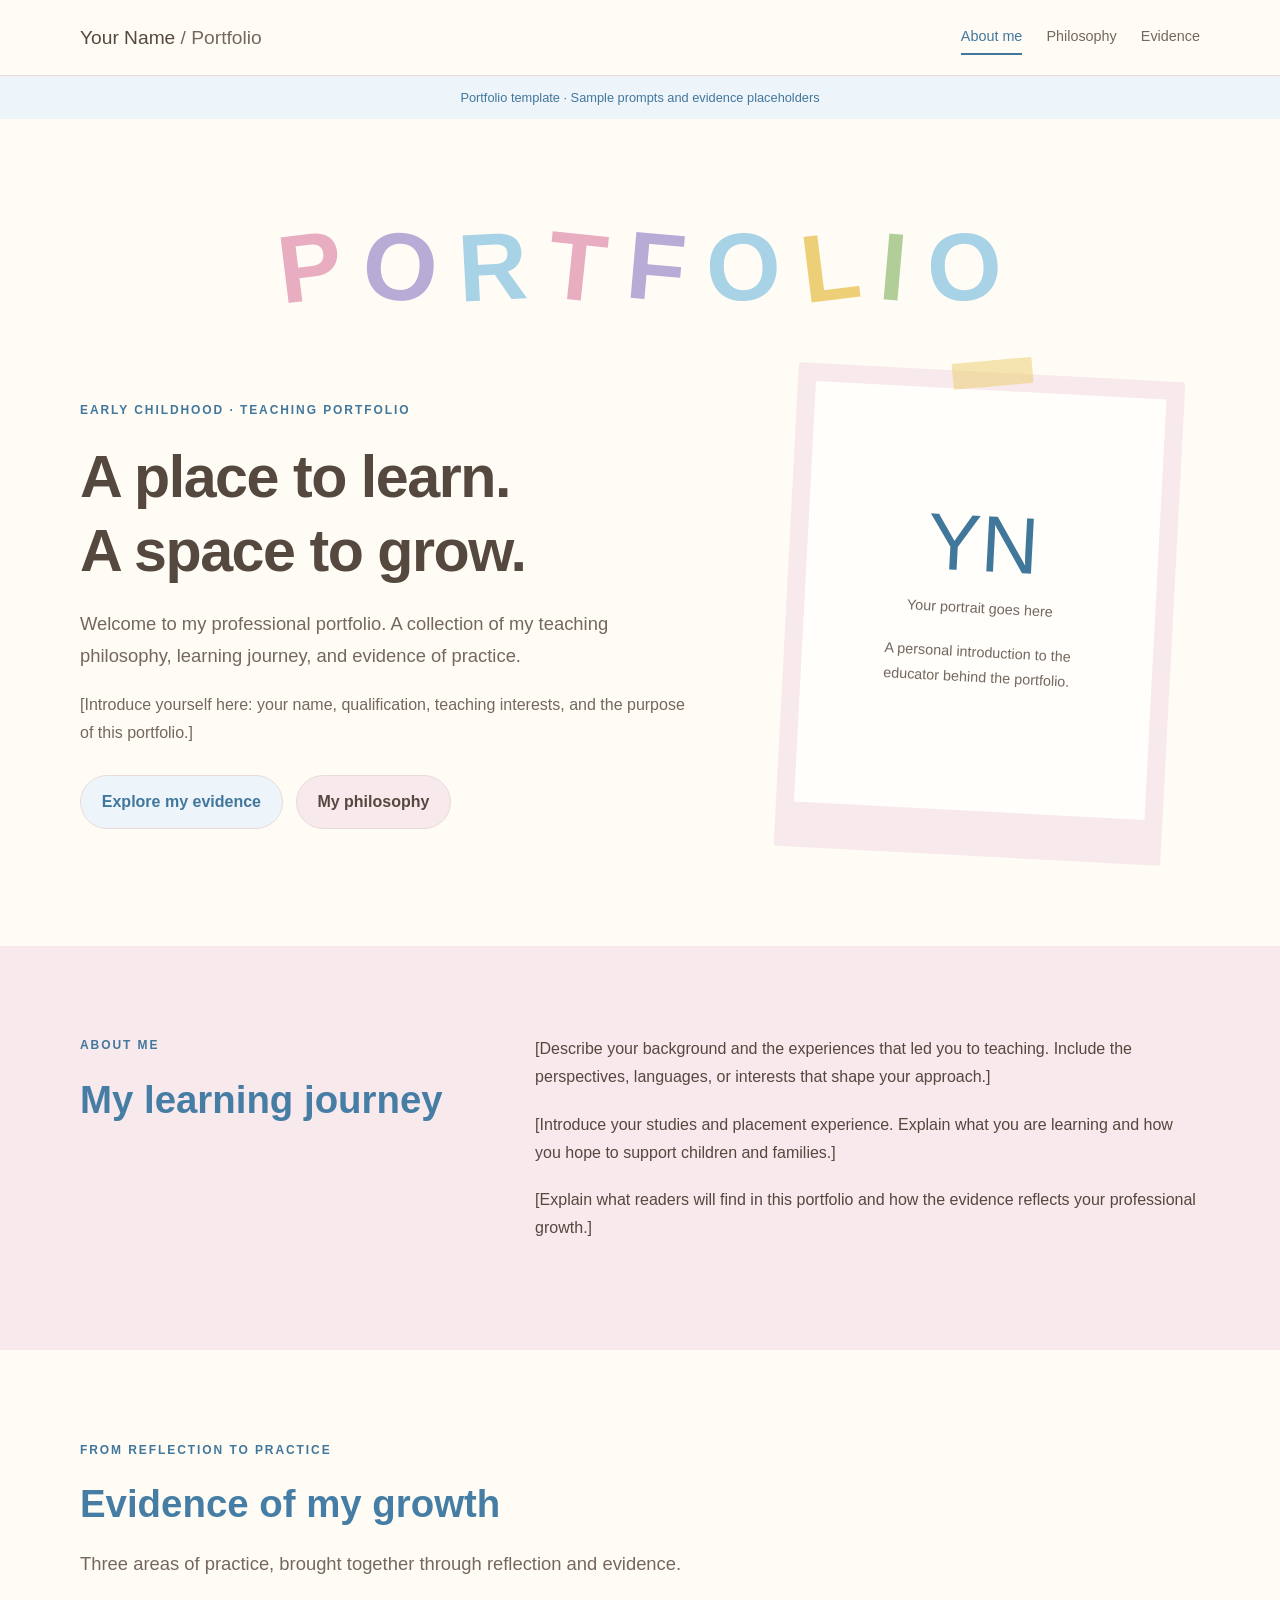
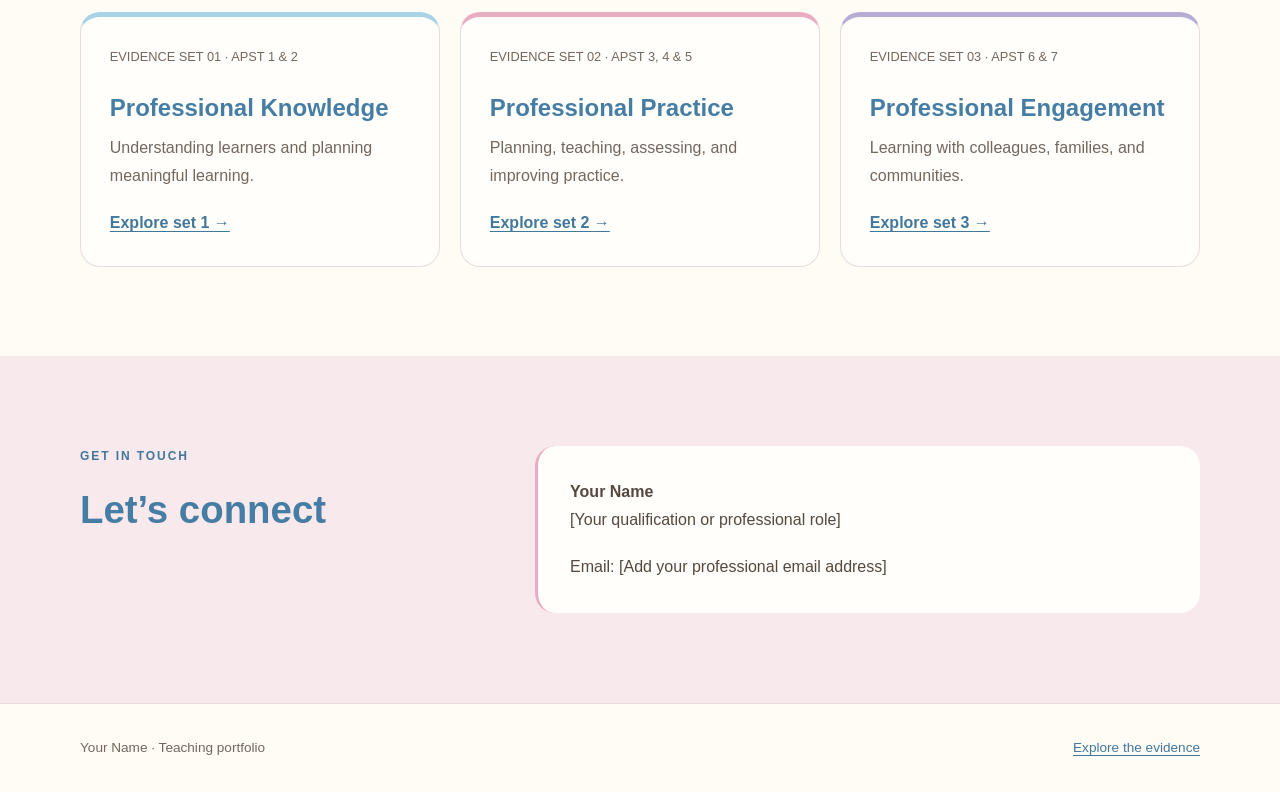
==== index.html @ 263860b5 "Initial commit" ====
<!DOCTYPE html>
<html lang="en-AU">
<head>
  <meta charset="utf-8">
  <meta name="viewport" content="width=device-width, initial-scale=1">
  <!-- EDIT: give each page a unique title and a short, accurate description. -->
  <title>About me | Your Name</title>
  <meta name="description" content="A teaching portfolio template with an introduction, philosophy, and professional evidence.">
  <link rel="stylesheet" href="styles.css">
  <link rel="icon" href="assets/images/favicon.svg" type="image/svg+xml">
</head>
<body>
  <a class="skip-link" href="#main">Skip to content</a>
  <!-- SHARED HEADER: keep this navigation consistent across all HTML pages. -->
  <header class="site-header">
    <div class="container header-inner">
      <!-- EDIT: replace Your Name in every page header and footer. -->
      <a class="brand" href="index.html">Your Name<span class="muted"> / Portfolio</span></a>
      <nav class="site-nav" aria-label="Main navigation">
        <a href="index.html" aria-current="page">About me</a>
        <a href="philosophy.html">Philosophy</a>
        <a href="evidence.html">Evidence</a>
      </nav>
    </div>
  </header>
  <!-- TEMPLATE ONLY: remove this notice on all pages when real content is ready. -->
  <div class="template-notice">Portfolio template · Sample prompts and evidence placeholders</div>
  <main id="main">
    <!-- EDIT: replace the introductory prompts with the owner's own biography. -->
    <section class="section">
      <!-- EDIT: decorative portfolio lettering; the introduction below provides the page heading. -->
      <div class="container portfolio-banner" aria-hidden="true">
        <span>P</span><span>O</span><span>R</span><span>T</span><span>F</span><span>O</span><span>L</span><span>I</span><span>O</span>
      </div>
      <div class="container hero-grid">
        <div>
          <p class="eyebrow">Early childhood · Teaching portfolio</p>
          <h1>A place to learn.<br>A space to grow.</h1>
          <p class="lead">Welcome to my professional portfolio. A collection of my teaching philosophy, learning journey, and evidence of practice.</p>
          <p class="muted">[Introduce yourself here: your name, qualification, teaching interests, and the purpose of this portfolio.]</p>
          <div class="actions">
            <a class="button" href="evidence.html">Explore my evidence</a>
            <a class="button button-secondary" href="philosophy.html">My philosophy</a>
          </div>
        </div>
        <!-- EDIT: replace the content inside this frame with a portrait; see README. -->
        <div class="portrait-placeholder">
          <span class="portrait-initials" aria-hidden="true">YN</span>
          <p>Your portrait goes here</p>
          <p>A personal introduction to the educator behind the portfolio.</p>
        </div>
      </div>
    </section>
    <section class="section soft-section" aria-labelledby="journey">
      <div class="container two-column">
        <div>
          <p class="eyebrow">About me</p>
          <h2 id="journey">My learning journey</h2>
        </div>
        <div class="reading">
          <p>[Describe your background and the experiences that led you to teaching. Include the perspectives, languages, or interests that shape your approach.]</p>
          <p>[Introduce your studies and placement experience. Explain what you are learning and how you hope to support children and families.]</p>
          <p>[Explain what readers will find in this portfolio and how the evidence reflects your professional growth.]</p>
        </div>
      </div>
    </section>
    <section class="section" aria-labelledby="evidence-title">
      <div class="container">
        <p class="eyebrow">From reflection to practice</p>
        <h2 id="evidence-title">Evidence of my growth</h2>
        <p class="lead">Three areas of practice, brought together through reflection and evidence.</p>
        <div class="card-grid">
          <article class="card">
            <p class="card-number">EVIDENCE SET 01 · APST 1 & 2</p>
            <h3>Professional Knowledge</h3>
            <p>Understanding learners and planning meaningful learning.</p>
            <a href="evidence-1.html">Explore set 1 <span aria-hidden="true">→</span></a>
          </article>
          <article class="card">
            <p class="card-number">EVIDENCE SET 02 · APST 3, 4 & 5</p>
            <h3>Professional Practice</h3>
            <p>Planning, teaching, assessing, and improving practice.</p>
            <a href="evidence-2.html">Explore set 2 <span aria-hidden="true">→</span></a>
          </article>
          <article class="card">
            <p class="card-number">EVIDENCE SET 03 · APST 6 & 7</p>
            <h3>Professional Engagement</h3>
            <p>Learning with colleagues, families, and communities.</p>
            <a href="evidence-3.html">Explore set 3 <span aria-hidden="true">→</span></a>
          </article>
        </div>
      </div>
    </section>
    <section class="section soft-section" aria-labelledby="contact-title">
      <div class="container two-column">
        <div>
          <p class="eyebrow">Get in touch</p>
          <h2 id="contact-title">Let’s connect</h2>
        </div>
        <!-- EDIT: replace with approved public contact information. -->
        <div class="contact-box">
          <p><strong>Your Name</strong><br>[Your qualification or professional role]</p>
          <p>Email: [Add your professional email address]</p>
        </div>
      </div>
    </section>
  </main>
  <!-- SHARED FOOTER: update all copies together. -->
  <footer class="site-footer">
    <div class="container footer-inner">
      <p>Your Name · Teaching portfolio</p>
      <a href="evidence.html">Explore the evidence</a>
    </div>
  </footer>
</body>
</html>
---- styles.css ----
/*
 * PORTFOLIO THEME
 * Start here when customising the design. These variables apply to every page.
 * Keep colour combinations readable; check contrast after changing them.
 */
:root {
  --color-background: #fffcf6;
  --color-surface: #fffefa;
  --color-text: #54483f;
  --color-muted: #73675e;
  --color-accent: #42779c;
  --color-accent-soft: #edf4fa;
  --color-highlight: #f8e9ec;
  --color-border: #e9dcda;
  /* EDIT: pastel colours are for decoration; darker accent colours keep links readable. */
  --color-pink: #e8adc0;
  --color-lilac: #b7acd6;
  --color-blue: #a8d2e6;
  --color-yellow: #edcf77;
  --color-green: #b2ce98;
  --color-heading: #467da4;
  --font-body: "Trebuchet MS", "Segoe UI", sans-serif;
  --font-heading: "Trebuchet MS", "Segoe UI", sans-serif;
  --width-page: 1120px;
  --width-reading: 720px;
  --space-section: clamp(3rem, 7vw, 6rem);
  --radius: 20px;
}

/* BASE: shared typography and predictable sizing. */
* { box-sizing: border-box; }
body { margin: 0; background: var(--color-background); color: var(--color-text); font-family: var(--font-body); line-height: 1.75; }
a { color: var(--color-accent); text-underline-offset: .2em; }
a:hover { text-decoration-thickness: 2px; }
a:focus-visible, summary:focus-visible { outline: 3px solid var(--color-accent); outline-offset: 5px; }
h1, h2, h3 { font-family: var(--font-heading); font-weight: 600; line-height: 1.25; color: var(--color-heading); }
h1 { font-size: clamp(2.3rem, 5vw, 3.7rem); margin: .5rem 0 1.25rem; letter-spacing: -.025em; }
h2 { font-size: clamp(1.9rem, 3vw, 2.6rem); margin: 0 0 1.25rem; }
h3 { font-size: 1.5rem; margin: 0 0 .7rem; }
p { margin: 0 0 1.2rem; }
img { display: block; max-width: 100%; height: auto; }
ul, ol { padding-left: 1.4rem; }
li + li { margin-top: .5rem; }
.container { width: min(var(--width-page), calc(100% - 3rem)); margin-inline: auto; }
.reading { max-width: var(--width-reading); }
.eyebrow { color: var(--color-accent); font-size: .75rem; font-weight: 700; letter-spacing: .16em; text-transform: uppercase; }
.lead { font-size: 1.15rem; color: var(--color-muted); max-width: 660px; }
.muted { color: var(--color-muted); }
.button { display: inline-block; padding: .75rem 1.3rem; border: 1px solid var(--color-border); border-radius: 100px; background: var(--color-accent-soft); color: var(--color-accent); text-decoration: none; font-weight: 600; }
.button:hover { filter: brightness(.9); }
.button-secondary { background: var(--color-highlight); color: var(--color-text); }
.actions { display: flex; flex-wrap: wrap; gap: .8rem; margin-top: 1.7rem; }

/* NAVIGATION: repeated in each HTML file; update all copies when adding a page. */
.skip-link { position: absolute; left: 1rem; top: -10rem; z-index: 10; padding: .6rem 1rem; background: var(--color-surface); }
.skip-link:focus { top: 1rem; }
.site-header { border-bottom: 1px solid var(--color-border); background: var(--color-background); }
.header-inner { display: flex; justify-content: space-between; align-items: center; flex-wrap: wrap; gap: 1rem; padding-block: 1.25rem; }
.brand { color: var(--color-text); font-family: var(--font-body); font-weight: 400; font-size: 1.2rem; text-decoration: none; }
.site-nav { display: flex; flex-wrap: wrap; gap: .4rem 1.5rem; }
.site-nav a { color: var(--color-muted); font-size: .9rem; text-decoration: none; padding-block: .25rem; }
.site-nav a[aria-current="page"] { color: var(--color-accent); border-bottom: 2px solid var(--color-accent); }
.template-notice { padding: .65rem 1.5rem; background: var(--color-accent-soft); text-align: center; font-size: .8rem; color: var(--color-accent); }

/* PAGE LAYOUT: use section for spacing and soft-section for a tinted background. */
.section { padding-block: var(--space-section); }
.soft-section { background: var(--color-highlight); }
.page-heading { padding-block: 3.5rem; background: var(--color-highlight); }
.page-heading h1 { font-size: clamp(2.5rem, 5vw, 4rem); }
.breadcrumb { font-size: .85rem; margin-bottom: 1.5rem; }
.hero-grid { display: grid; grid-template-columns: 1.4fr 1fr; gap: 4rem; align-items: center; }
/* HOMEPAGE: decorative lettering stays editable HTML, with no image or font dependency. */
.portfolio-banner { display: flex; justify-content: center; gap: clamp(.25rem, 1.6vw, 1.4rem); padding-bottom: 3rem; font-family: var(--font-heading); font-size: clamp(2.5rem, 8vw, 6rem); font-weight: 800; line-height: 1.2; }
.portfolio-banner span { color: var(--color-pink); transform: rotate(-7deg); }
.portfolio-banner span:nth-child(3n + 2) { color: var(--color-lilac); transform: rotate(5deg); }
.portfolio-banner span:nth-child(3n) { color: var(--color-blue); transform: rotate(-3deg); }
.portfolio-banner span:nth-child(4) { color: var(--color-pink); transform: rotate(6deg); }
.portfolio-banner span:nth-child(7) { color: var(--color-yellow); }
.portfolio-banner span:nth-child(8) { color: var(--color-green); }
.hero-grid h1 { color: var(--color-text); }
/* EDIT: this pink frame can also wrap a real portrait; see the maintenance guide. */
.portrait-placeholder { position: relative; aspect-ratio: 4 / 5; display: flex; flex-direction: column; justify-content: center; align-items: center; padding: 2rem; text-align: center; background: var(--color-surface); border: 18px solid var(--color-highlight); border-bottom-width: 45px; border-radius: 3px; transform: rotate(3deg); width: 88%; margin-inline: auto; }
.portrait-placeholder::before { content: ""; position: absolute; top: -30px; left: calc(50% - 40px); width: 80px; height: 26px; background: var(--color-yellow); opacity: .55; transform: rotate(-8deg); }
.portrait-initials { font-family: var(--font-heading); font-size: 5rem; color: var(--color-accent); line-height: 1.3; }
.portrait-placeholder p { max-width: 220px; color: var(--color-muted); font-size: .9rem; }
.two-column { display: grid; grid-template-columns: 1fr 1.7fr; gap: 4rem; }
.card-grid { display: grid; grid-template-columns: repeat(3, 1fr); gap: 1.25rem; margin-top: 2rem; }
.card { padding: 1.8rem; background: var(--color-surface); border: 1px solid var(--color-border); border-radius: var(--radius); }
.card:nth-child(1) { border-top: 5px solid var(--color-blue); }
.card:nth-child(2) { border-top: 5px solid var(--color-pink); }
.card:nth-child(3) { border-top: 5px solid var(--color-lilac); }
.card p { color: var(--color-muted); }
.card-number { font-size: .8rem; color: var(--color-accent); margin-bottom: 1.5rem; }
.card a { font-weight: 600; }
.contact-box { padding: 2rem; border-left: 3px solid var(--color-pink); border-radius: var(--radius); background: var(--color-surface); }
.contact-box p:last-child { margin-bottom: 0; }

/* EVIDENCE: shared blocks for narrative, files, captions, and standards. */
.evidence-layout { display: grid; grid-template-columns: 230px minmax(0, 1fr); gap: 3.5rem; }
.section-menu { align-self: start; padding: 1.5rem; background: var(--color-accent-soft); border-radius: var(--radius); }
.section-menu p { font-size: .8rem; font-weight: 700; }
.section-menu ul { list-style: none; padding: 0; margin: 0; }
.section-menu a { font-size: .9rem; }
.evidence-section + .evidence-section { margin-top: 3.5rem; padding-top: 3rem; border-top: 1px solid var(--color-border); }
.evidence-section { scroll-margin-top: 2rem; }
.evidence-meta { display: flex; flex-wrap: wrap; gap: .5rem; margin: 1.5rem 0 0; }
.tag { padding: .25rem .7rem; border: 1px solid var(--color-border); border-radius: 100px; font-size: .8rem; background: var(--color-background); }
.document { margin: 2rem 0; padding: 1.5rem; border: 1px solid var(--color-border); border-radius: var(--radius); background: var(--color-surface); }
.document-placeholder { padding: 2.5rem 1rem; background: var(--color-background); border: 1px dashed var(--color-border); text-align: center; color: var(--color-muted); }
.document figcaption { margin-top: 1rem; font-size: .9rem; }
.document-status { font-size: .8rem; font-weight: 600; color: var(--color-muted); margin: 1rem 0 0; }
table { width: 100%; border-collapse: collapse; font-size: .9rem; }
th, td { padding: .85rem; border-bottom: 1px solid var(--color-border); text-align: left; vertical-align: top; overflow-wrap: anywhere; }
th { background: var(--color-accent-soft); }
.table-scroll { overflow-x: auto; }
details { border-bottom: 1px solid var(--color-border); padding: 1rem 0; }
summary { cursor: pointer; font-weight: 600; color: var(--color-accent); }
details p { margin: 1rem 0 0; }
.page-links { display: flex; justify-content: space-between; flex-wrap: wrap; gap: 1rem; margin-top: 3rem; }

/* FOOTER: plain contact and navigation, no third-party services required. */
.site-footer { border-top: 1px solid var(--color-border); padding-block: 2rem; color: var(--color-muted); font-size: .85rem; }
.footer-inner { display: flex; justify-content: space-between; gap: 1rem; flex-wrap: wrap; }
.site-footer p { margin: 0; }

/* SMALL SCREENS: navigation stays visible; columns become a single reading flow. */
@media (max-width: 760px) {
  .container { width: calc(100% - 2rem); }
  .header-inner { align-items: flex-start; flex-direction: column; gap: .65rem; }
  .site-nav { gap: .4rem 1.1rem; }
  .hero-grid, .two-column, .evidence-layout, .card-grid { grid-template-columns: 1fr; gap: 2rem; }
  .portrait-placeholder { width: min(88%, 350px); margin-inline: auto; }
  .portfolio-banner { padding-bottom: 2rem; }
  .section-menu ul { display: flex; flex-wrap: wrap; gap: .6rem 1rem; }
  .section-menu li + li { margin: 0; }
  .page-heading { padding-block: 2.5rem; }
}

/* PRINT: keep evidence readable and remove navigation that has no paper use. */
@media print {
  body { background: white; color: black; font-size: 11pt; }
  .site-header, .site-footer, .template-notice, .section-menu, .page-links, .skip-link { display: none; }
  .container { width: 100%; }
  .section, .page-heading { padding-block: 1rem; }
  .evidence-layout, .hero-grid, .two-column, .card-grid { display: block; }
  h1 { font-size: 28pt; }
  h2 { font-size: 20pt; }
  h1, h2, h3 { color: black; }
  .portrait-placeholder { transform: none; }
  .portfolio-banner { display: none; }
}
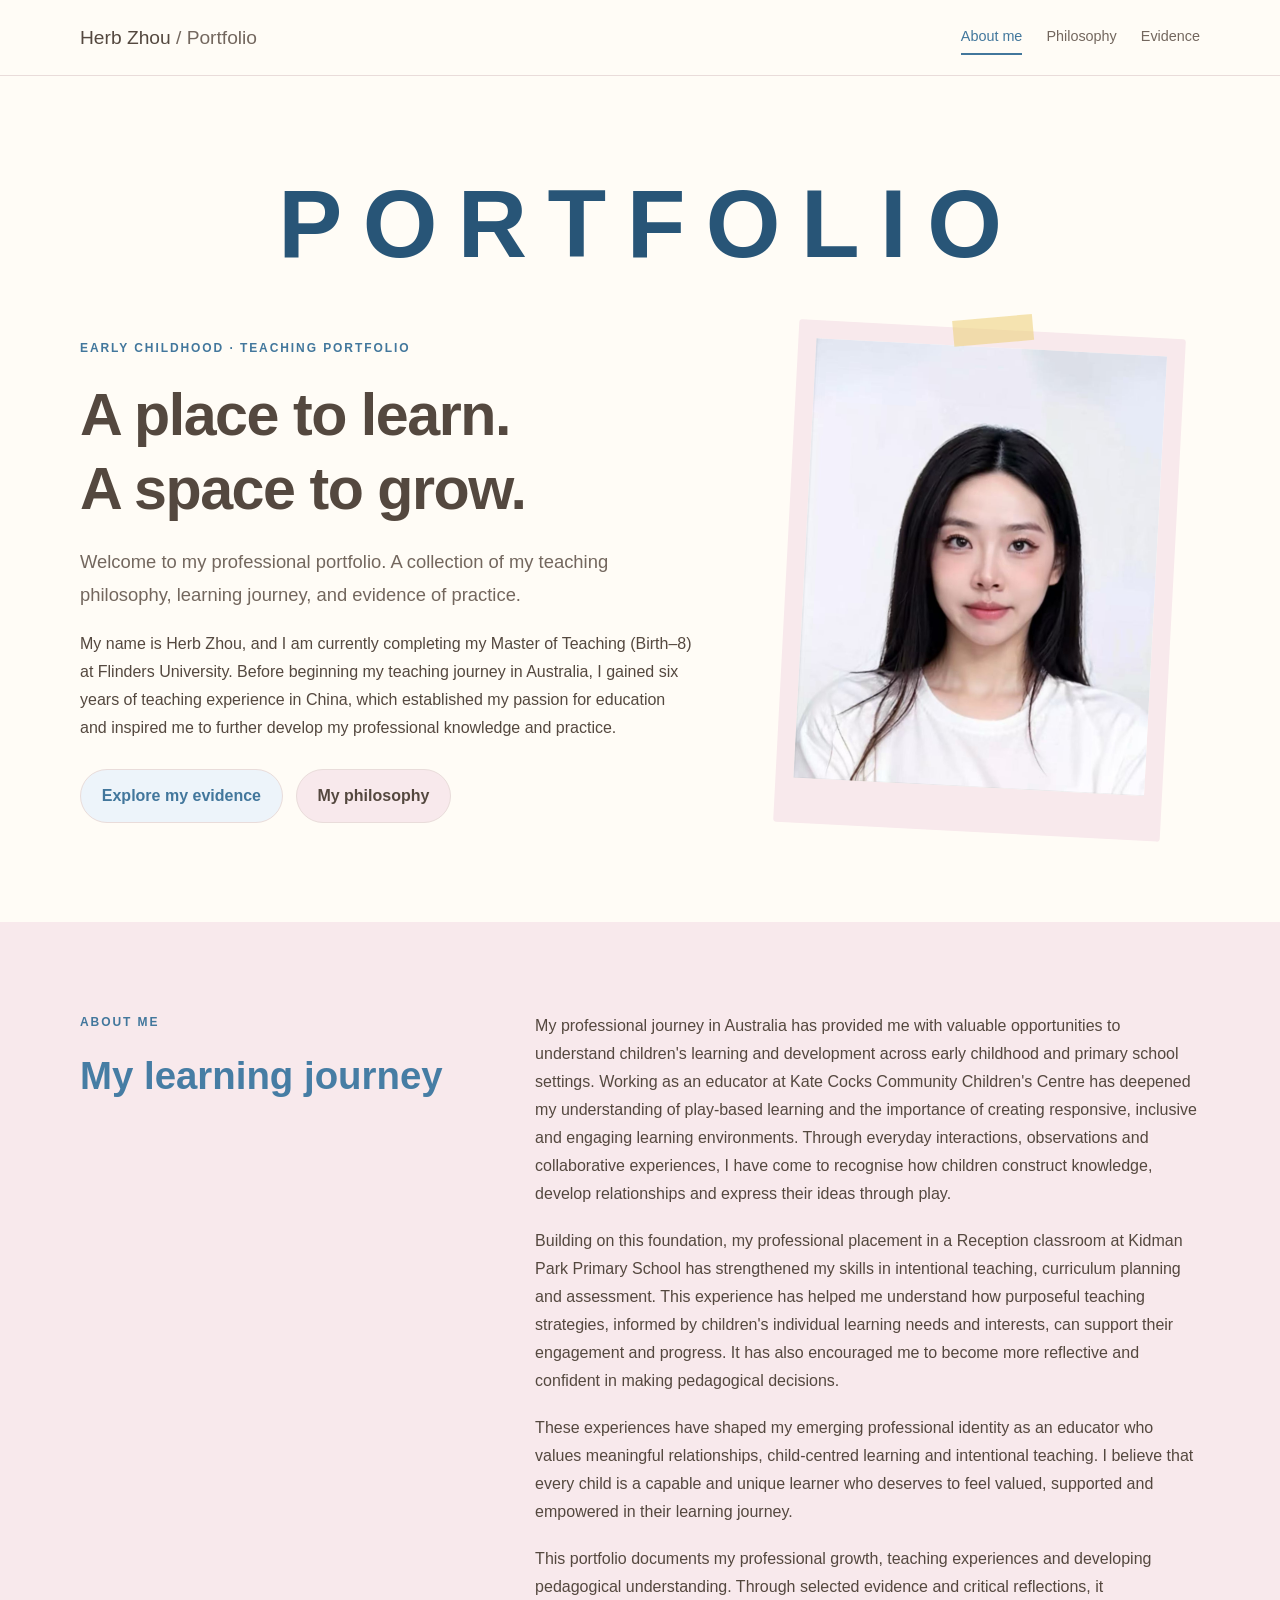
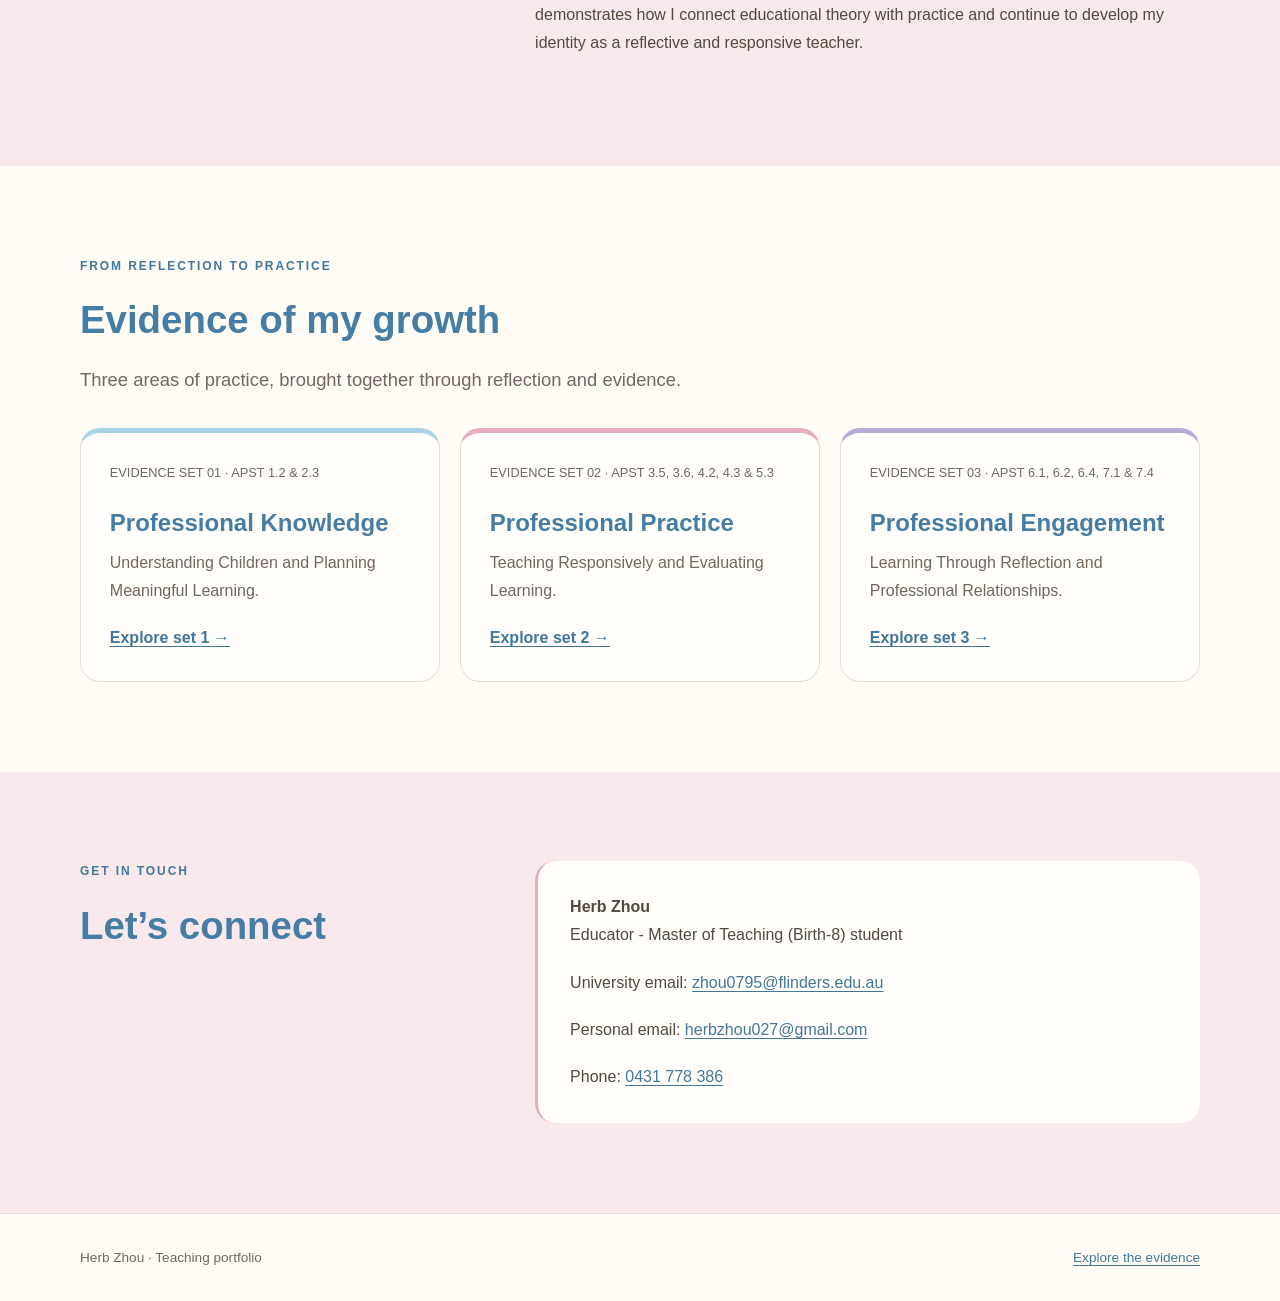
==== commit a2add437: "Complete Herb Zhou's portfolio" ====
--- a/index.html
+++ b/index.html
@@ -4,8 +4,8 @@
   <meta charset="utf-8">
   <meta name="viewport" content="width=device-width, initial-scale=1">
   <!-- EDIT: give each page a unique title and a short, accurate description. -->
-  <title>About me | Your Name</title>
-  <meta name="description" content="A teaching portfolio template with an introduction, philosophy, and professional evidence.">
+  <title>About me | Herb Zhou</title>
+  <meta name="description" content="Herb Zhou?s teaching portfolio: Master of Teaching (Birth?8) studies, early childhood and Reception experience, philosophy and evidence of practice.">
   <link rel="stylesheet" href="styles.css">
   <link rel="icon" href="assets/images/favicon.svg" type="image/svg+xml">
 </head>
@@ -14,8 +14,8 @@
   <!-- SHARED HEADER: keep this navigation consistent across all HTML pages. -->
   <header class="site-header">
     <div class="container header-inner">
-      <!-- EDIT: replace Your Name in every page header and footer. -->
-      <a class="brand" href="index.html">Your Name<span class="muted"> / Portfolio</span></a>
+      <!-- NAME: keep the owner?s name consistent in every page header and footer. -->
+      <a class="brand" href="index.html">Herb Zhou<span class="muted"> / Portfolio</span></a>
       <nav class="site-nav" aria-label="Main navigation">
         <a href="index.html" aria-current="page">About me</a>
         <a href="philosophy.html">Philosophy</a>
@@ -23,10 +23,8 @@
       </nav>
     </div>
   </header>
-  <!-- TEMPLATE ONLY: remove this notice on all pages when real content is ready. -->
-  <div class="template-notice">Portfolio template · Sample prompts and evidence placeholders</div>
   <main id="main">
-    <!-- EDIT: replace the introductory prompts with the owner's own biography. -->
+    <!-- ABOUT ME: based on assets/documents/Introduction.docx; update as studies and roles change. -->
     <section class="section">
       <!-- EDIT: decorative portfolio lettering; the introduction below provides the page heading. -->
       <div class="container portfolio-banner" aria-hidden="true">
@@ -37,17 +35,15 @@
           <p class="eyebrow">Early childhood · Teaching portfolio</p>
           <h1>A place to learn.<br>A space to grow.</h1>
           <p class="lead">Welcome to my professional portfolio. A collection of my teaching philosophy, learning journey, and evidence of practice.</p>
-          <p class="muted">[Introduce yourself here: your name, qualification, teaching interests, and the purpose of this portfolio.]</p>
+          <p>My name is Herb Zhou, and I am currently completing my Master of Teaching (Birth–8) at Flinders University. Before beginning my teaching journey in Australia, I gained six years of teaching experience in China, which established my passion for education and inspired me to further develop my professional knowledge and practice.</p>
           <div class="actions">
             <a class="button" href="evidence.html">Explore my evidence</a>
             <a class="button button-secondary" href="philosophy.html">My philosophy</a>
           </div>
         </div>
-        <!-- EDIT: replace the content inside this frame with a portrait; see README. -->
-        <div class="portrait-placeholder">
-          <span class="portrait-initials" aria-hidden="true">YN</span>
-          <p>Your portrait goes here</p>
-          <p>A personal introduction to the educator behind the portfolio.</p>
+        <!-- PORTRAIT: change the file path and alt text to replace the headshot. -->
+        <div class="portrait-placeholder portrait-frame">
+          <img src="assets/images/herbFace.jpg" alt="Portrait of Herb Zhou" width="984" height="1234" fetchpriority="high">
         </div>
       </div>
     </section>
@@ -58,9 +54,10 @@
           <h2 id="journey">My learning journey</h2>
         </div>
         <div class="reading">
-          <p>[Describe your background and the experiences that led you to teaching. Include the perspectives, languages, or interests that shape your approach.]</p>
-          <p>[Introduce your studies and placement experience. Explain what you are learning and how you hope to support children and families.]</p>
-          <p>[Explain what readers will find in this portfolio and how the evidence reflects your professional growth.]</p>
+          <p>My professional journey in Australia has provided me with valuable opportunities to understand children&#x27;s learning and development across early childhood and primary school settings. Working as an educator at Kate Cocks Community Children&#x27;s Centre has deepened my understanding of play-based learning and the importance of creating responsive, inclusive and engaging learning environments. Through everyday interactions, observations and collaborative experiences, I have come to recognise how children construct knowledge, develop relationships and express their ideas through play.</p>
+          <p>Building on this foundation, my professional placement in a Reception classroom at Kidman Park Primary School has strengthened my skills in intentional teaching, curriculum planning and assessment. This experience has helped me understand how purposeful teaching strategies, informed by children&#x27;s individual learning needs and interests, can support their engagement and progress. It has also encouraged me to become more reflective and confident in making pedagogical decisions.</p>
+          <p>These experiences have shaped my emerging professional identity as an educator who values meaningful relationships, child-centred learning and intentional teaching. I believe that every child is a capable and unique learner who deserves to feel valued, supported and empowered in their learning journey.</p>
+          <p>This portfolio documents my professional growth, teaching experiences and developing pedagogical understanding. Through selected evidence and critical reflections, it demonstrates how I connect educational theory with practice and continue to develop my identity as a reflective and responsive teacher.</p>
         </div>
       </div>
     </section>
@@ -71,21 +68,21 @@
         <p class="lead">Three areas of practice, brought together through reflection and evidence.</p>
         <div class="card-grid">
           <article class="card">
-            <p class="card-number">EVIDENCE SET 01 · APST 1 & 2</p>
+            <p class="card-number">EVIDENCE SET 01 · APST 1.2 &amp; 2.3</p>
             <h3>Professional Knowledge</h3>
-            <p>Understanding learners and planning meaningful learning.</p>
+            <p>Understanding Children and Planning Meaningful Learning.</p>
             <a href="evidence-1.html">Explore set 1 <span aria-hidden="true">→</span></a>
           </article>
           <article class="card">
-            <p class="card-number">EVIDENCE SET 02 · APST 3, 4 & 5</p>
+            <p class="card-number">EVIDENCE SET 02 · APST 3.5, 3.6, 4.2, 4.3 &amp; 5.3</p>
             <h3>Professional Practice</h3>
-            <p>Planning, teaching, assessing, and improving practice.</p>
+            <p>Teaching Responsively and Evaluating Learning.</p>
             <a href="evidence-2.html">Explore set 2 <span aria-hidden="true">→</span></a>
           </article>
           <article class="card">
-            <p class="card-number">EVIDENCE SET 03 · APST 6 & 7</p>
+            <p class="card-number">EVIDENCE SET 03 · APST 6.1, 6.2, 6.4, 7.1 &amp; 7.4</p>
             <h3>Professional Engagement</h3>
-            <p>Learning with colleagues, families, and communities.</p>
+            <p>Learning Through Reflection and Professional Relationships.</p>
             <a href="evidence-3.html">Explore set 3 <span aria-hidden="true">→</span></a>
           </article>
         </div>
@@ -99,8 +96,10 @@
         </div>
         <!-- EDIT: replace with approved public contact information. -->
         <div class="contact-box">
-          <p><strong>Your Name</strong><br>[Your qualification or professional role]</p>
-          <p>Email: [Add your professional email address]</p>
+          <p><strong>Herb Zhou</strong><br>Educator - Master of Teaching (Birth-8) student</p>
+          <p>University email: <a href="mailto:zhou0795@flinders.edu.au">zhou0795@flinders.edu.au</a></p>
+          <p>Personal email: <a href="mailto:herbzhou027@gmail.com">herbzhou027@gmail.com</a></p>
+          <p>Phone: <a href="tel:+61431778386">0431 778 386</a></p>
         </div>
       </div>
     </section>
@@ -108,7 +107,7 @@
   <!-- SHARED FOOTER: update all copies together. -->
   <footer class="site-footer">
     <div class="container footer-inner">
-      <p>Your Name · Teaching portfolio</p>
+      <p>Herb Zhou · Teaching portfolio</p>
       <a href="evidence.html">Explore the evidence</a>
     </div>
   </footer>
--- a/styles.css
+++ b/styles.css
@@ -19,6 +19,8 @@
   --color-yellow: #edcf77;
   --color-green: #b2ce98;
   --color-heading: #467da4;
+  /* EDIT: one dark blue for the straight PORTFOLIO lettering. */
+  --color-portfolio: #285577;
   --font-body: "Trebuchet MS", "Segoe UI", sans-serif;
   --font-heading: "Trebuchet MS", "Segoe UI", sans-serif;
   --width-page: 1120px;
@@ -71,12 +73,7 @@
 .hero-grid { display: grid; grid-template-columns: 1.4fr 1fr; gap: 4rem; align-items: center; }
 /* HOMEPAGE: decorative lettering stays editable HTML, with no image or font dependency. */
 .portfolio-banner { display: flex; justify-content: center; gap: clamp(.25rem, 1.6vw, 1.4rem); padding-bottom: 3rem; font-family: var(--font-heading); font-size: clamp(2.5rem, 8vw, 6rem); font-weight: 800; line-height: 1.2; }
-.portfolio-banner span { color: var(--color-pink); transform: rotate(-7deg); }
-.portfolio-banner span:nth-child(3n + 2) { color: var(--color-lilac); transform: rotate(5deg); }
-.portfolio-banner span:nth-child(3n) { color: var(--color-blue); transform: rotate(-3deg); }
-.portfolio-banner span:nth-child(4) { color: var(--color-pink); transform: rotate(6deg); }
-.portfolio-banner span:nth-child(7) { color: var(--color-yellow); }
-.portfolio-banner span:nth-child(8) { color: var(--color-green); }
+.portfolio-banner span { color: var(--color-portfolio); }
 .hero-grid h1 { color: var(--color-text); }
 /* EDIT: this pink frame can also wrap a real portrait; see the maintenance guide. */
 .portrait-placeholder { position: relative; aspect-ratio: 4 / 5; display: flex; flex-direction: column; justify-content: center; align-items: center; padding: 2rem; text-align: center; background: var(--color-surface); border: 18px solid var(--color-highlight); border-bottom-width: 45px; border-radius: 3px; transform: rotate(3deg); width: 88%; margin-inline: auto; }
@@ -150,3 +147,16 @@
   .portfolio-banner { display: none; }
 }
 
+
+/* SUPPLIED ASSETS: preserve the photo proportions and keep source excerpts readable. */
+.portrait-frame { padding: 0; }
+.portrait-frame img { width: 100%; }
+.evidence-section h3 { margin-top: 1.75rem; font-size: 1.2rem; }
+.evidence-image { max-height: 650px; width: auto; margin: 1.5rem auto .75rem; object-fit: contain; }
+.image-caption, .source-label { font-size: .9rem; color: var(--color-muted); }
+.source-excerpts { overflow-wrap: anywhere; }
+.source-excerpts table p { margin-bottom: .5rem; }
+.source-excerpts td { min-width: 130px; }
+/* Allow wide source tables to scroll within the mobile content column. */
+.evidence-layout > div { min-width: 0; }
+.evidence-meta .tag { overflow-wrap: anywhere; }
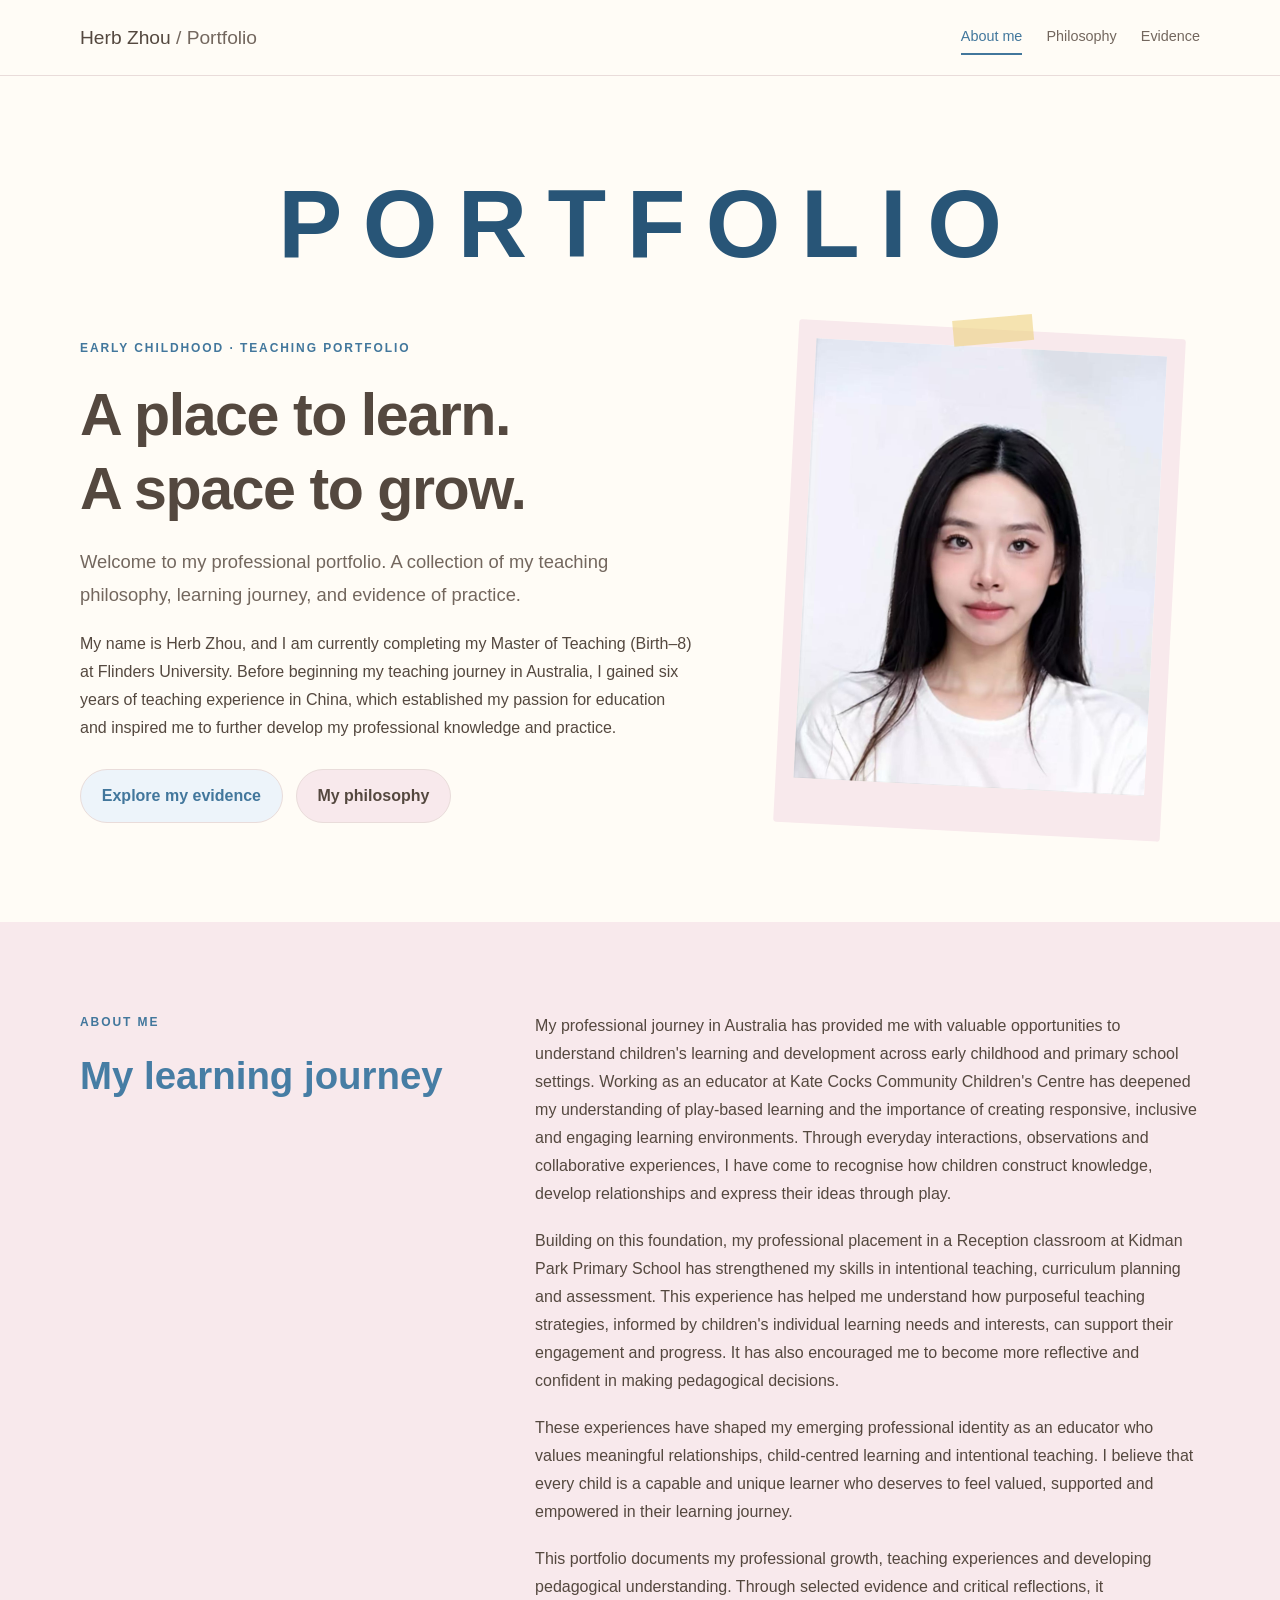
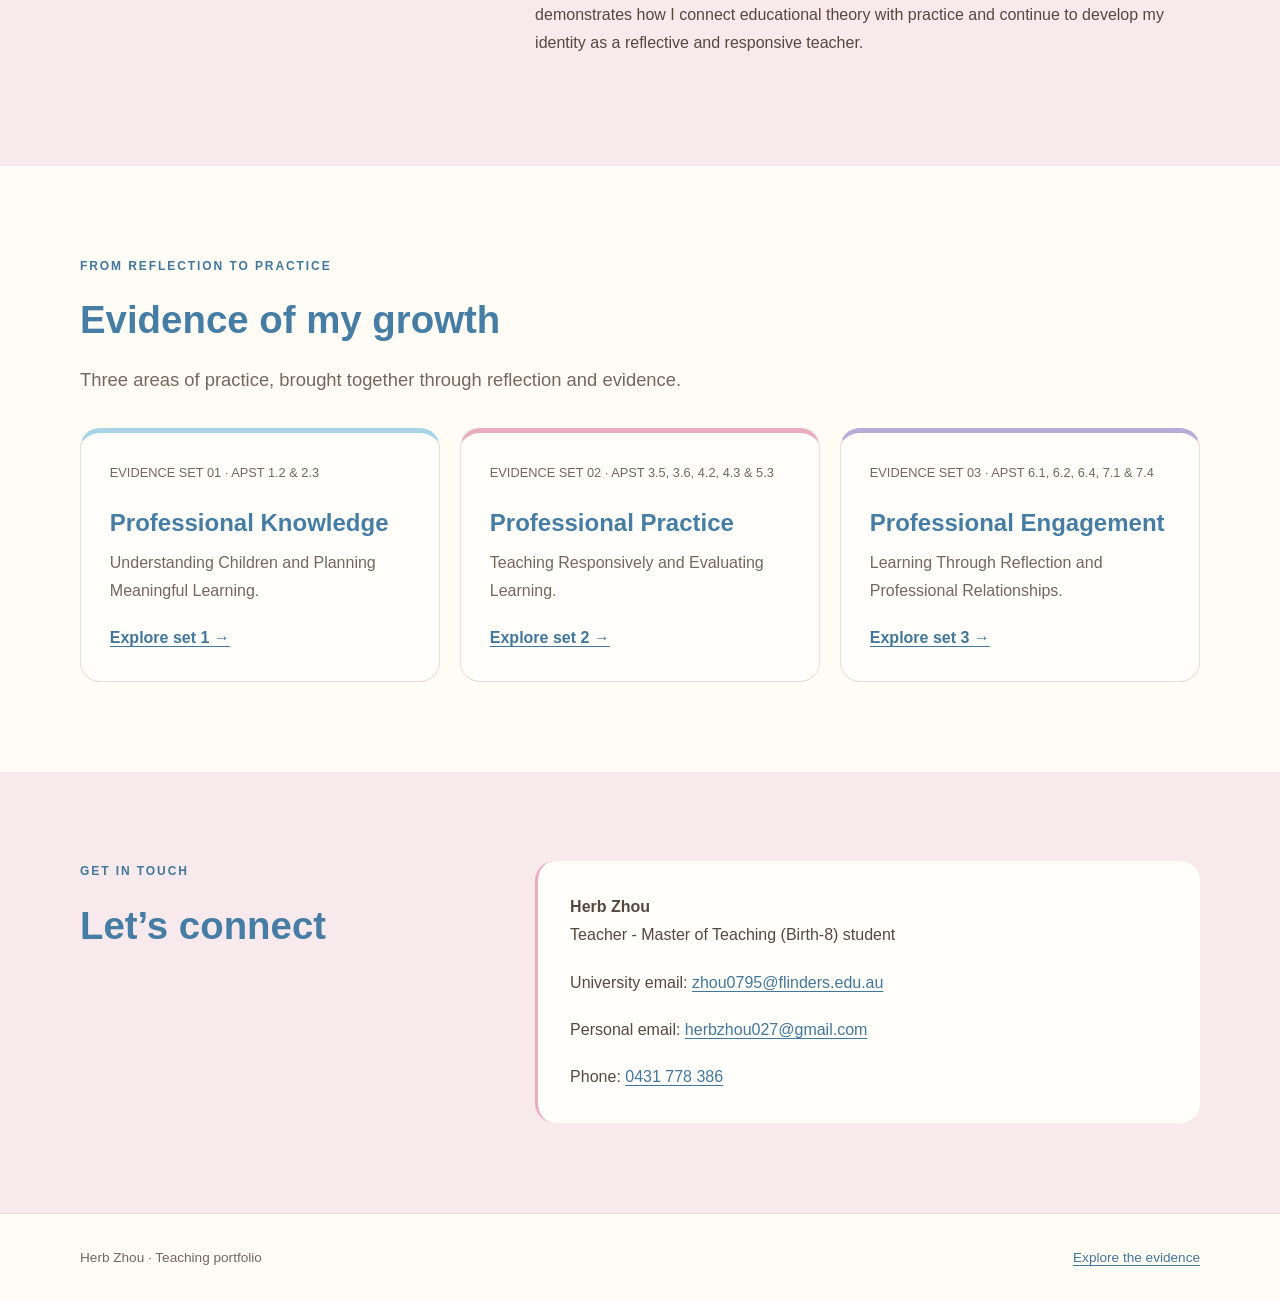
==== commit 7770be79: "edits made" ====
--- a/index.html
+++ b/index.html
@@ -5,7 +5,7 @@
   <meta name="viewport" content="width=device-width, initial-scale=1">
   <!-- EDIT: give each page a unique title and a short, accurate description. -->
   <title>About me | Herb Zhou</title>
-  <meta name="description" content="Herb Zhou?s teaching portfolio: Master of Teaching (Birth?8) studies, early childhood and Reception experience, philosophy and evidence of practice.">
+  <meta name="description" content="Herb Zhou’s teaching portfolio: Master of Teaching (Birth–8) studies, early childhood and Reception experience, philosophy and evidence of practice.">
   <link rel="stylesheet" href="styles.css">
   <link rel="icon" href="assets/images/favicon.svg" type="image/svg+xml">
 </head>
@@ -14,7 +14,7 @@
   <!-- SHARED HEADER: keep this navigation consistent across all HTML pages. -->
   <header class="site-header">
     <div class="container header-inner">
-      <!-- NAME: keep the owner?s name consistent in every page header and footer. -->
+      <!-- NAME: keep the owner’s name consistent in every page header and footer. -->
       <a class="brand" href="index.html">Herb Zhou<span class="muted"> / Portfolio</span></a>
       <nav class="site-nav" aria-label="Main navigation">
         <a href="index.html" aria-current="page">About me</a>
@@ -96,7 +96,7 @@
         </div>
         <!-- EDIT: replace with approved public contact information. -->
         <div class="contact-box">
-          <p><strong>Herb Zhou</strong><br>Educator - Master of Teaching (Birth-8) student</p>
+          <p><strong>Herb Zhou</strong><br>Teacher - Master of Teaching (Birth-8) student</p>
           <p>University email: <a href="mailto:zhou0795@flinders.edu.au">zhou0795@flinders.edu.au</a></p>
           <p>Personal email: <a href="mailto:herbzhou027@gmail.com">herbzhou027@gmail.com</a></p>
           <p>Phone: <a href="tel:+61431778386">0431 778 386</a></p>
--- a/styles.css
+++ b/styles.css
@@ -160,3 +160,6 @@
 /* Allow wide source tables to scroll within the mobile content column. */
 .evidence-layout > div { min-width: 0; }
 .evidence-meta .tag { overflow-wrap: anywhere; }
+
+/* Reference entries use hanging indents and wrap long source URLs. */
+.reference-list p { padding-left: 1.5rem; text-indent: -1.5rem; overflow-wrap: anywhere; }
